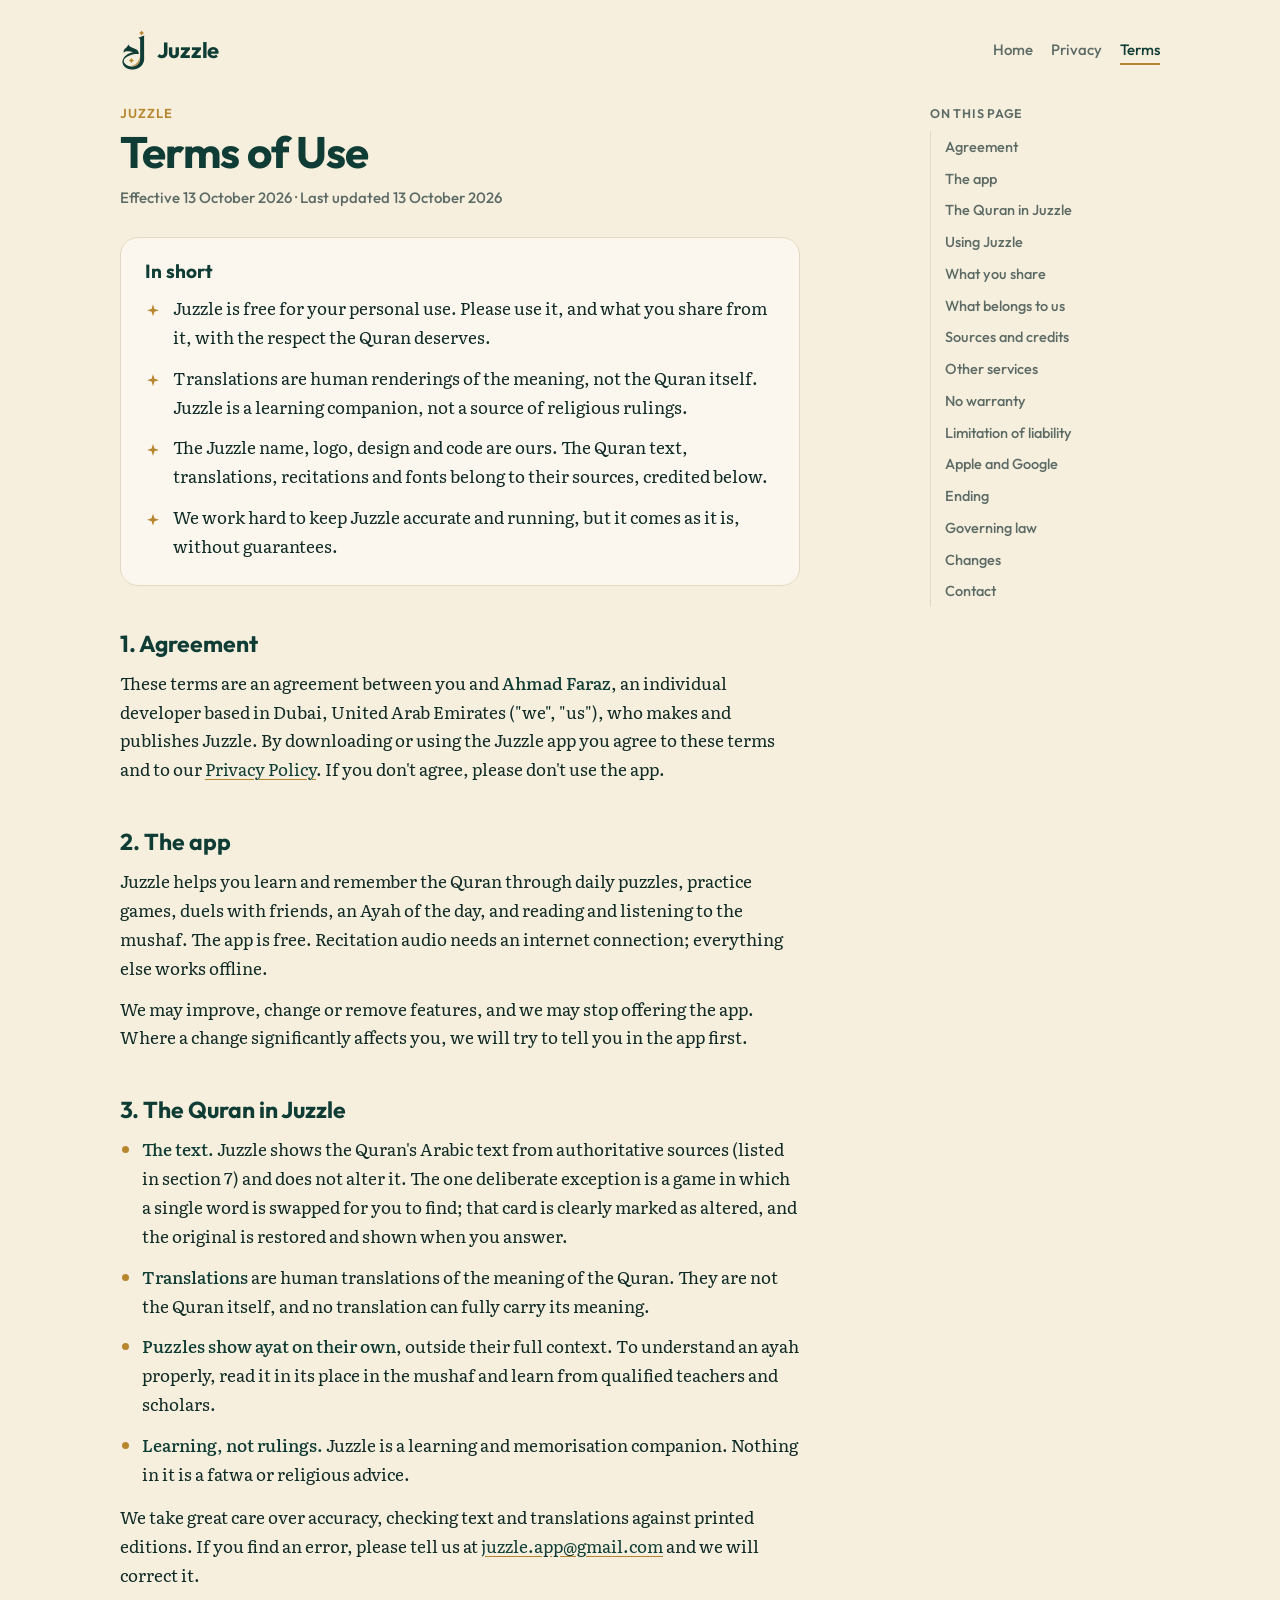
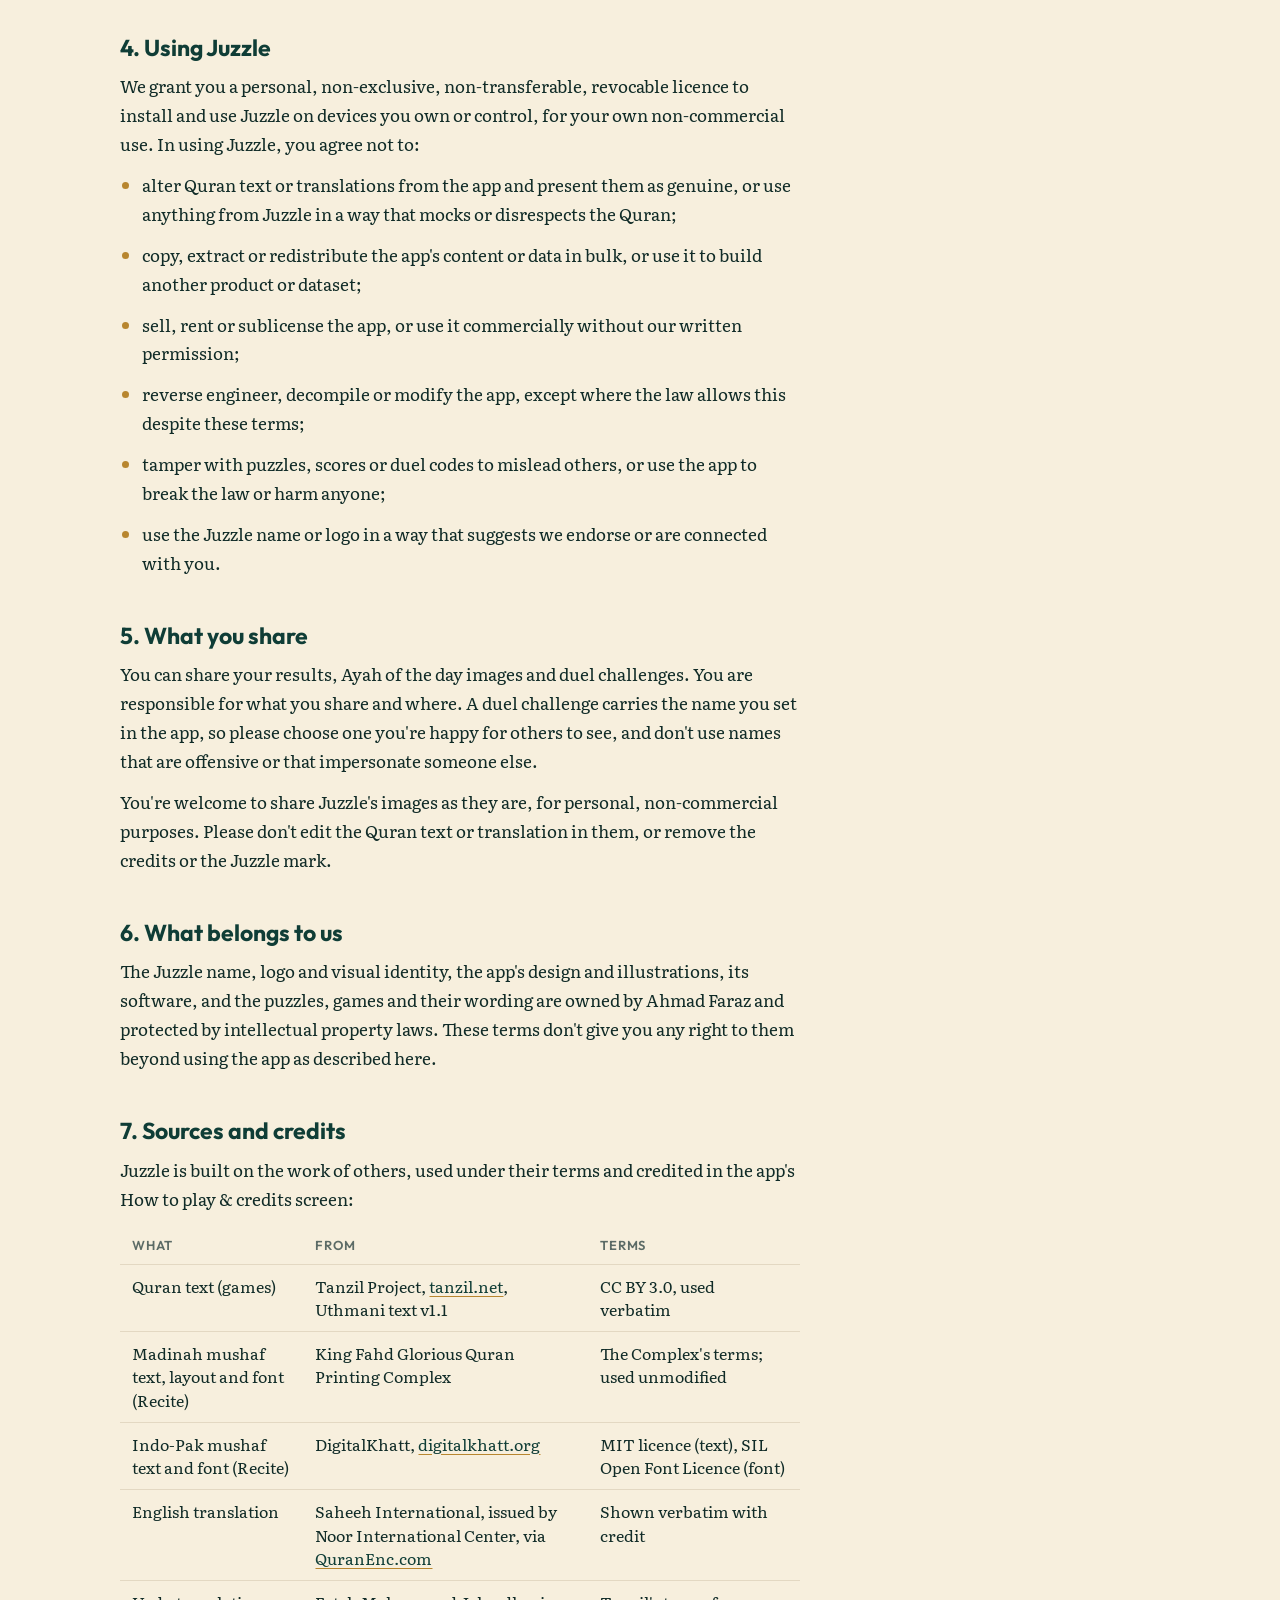
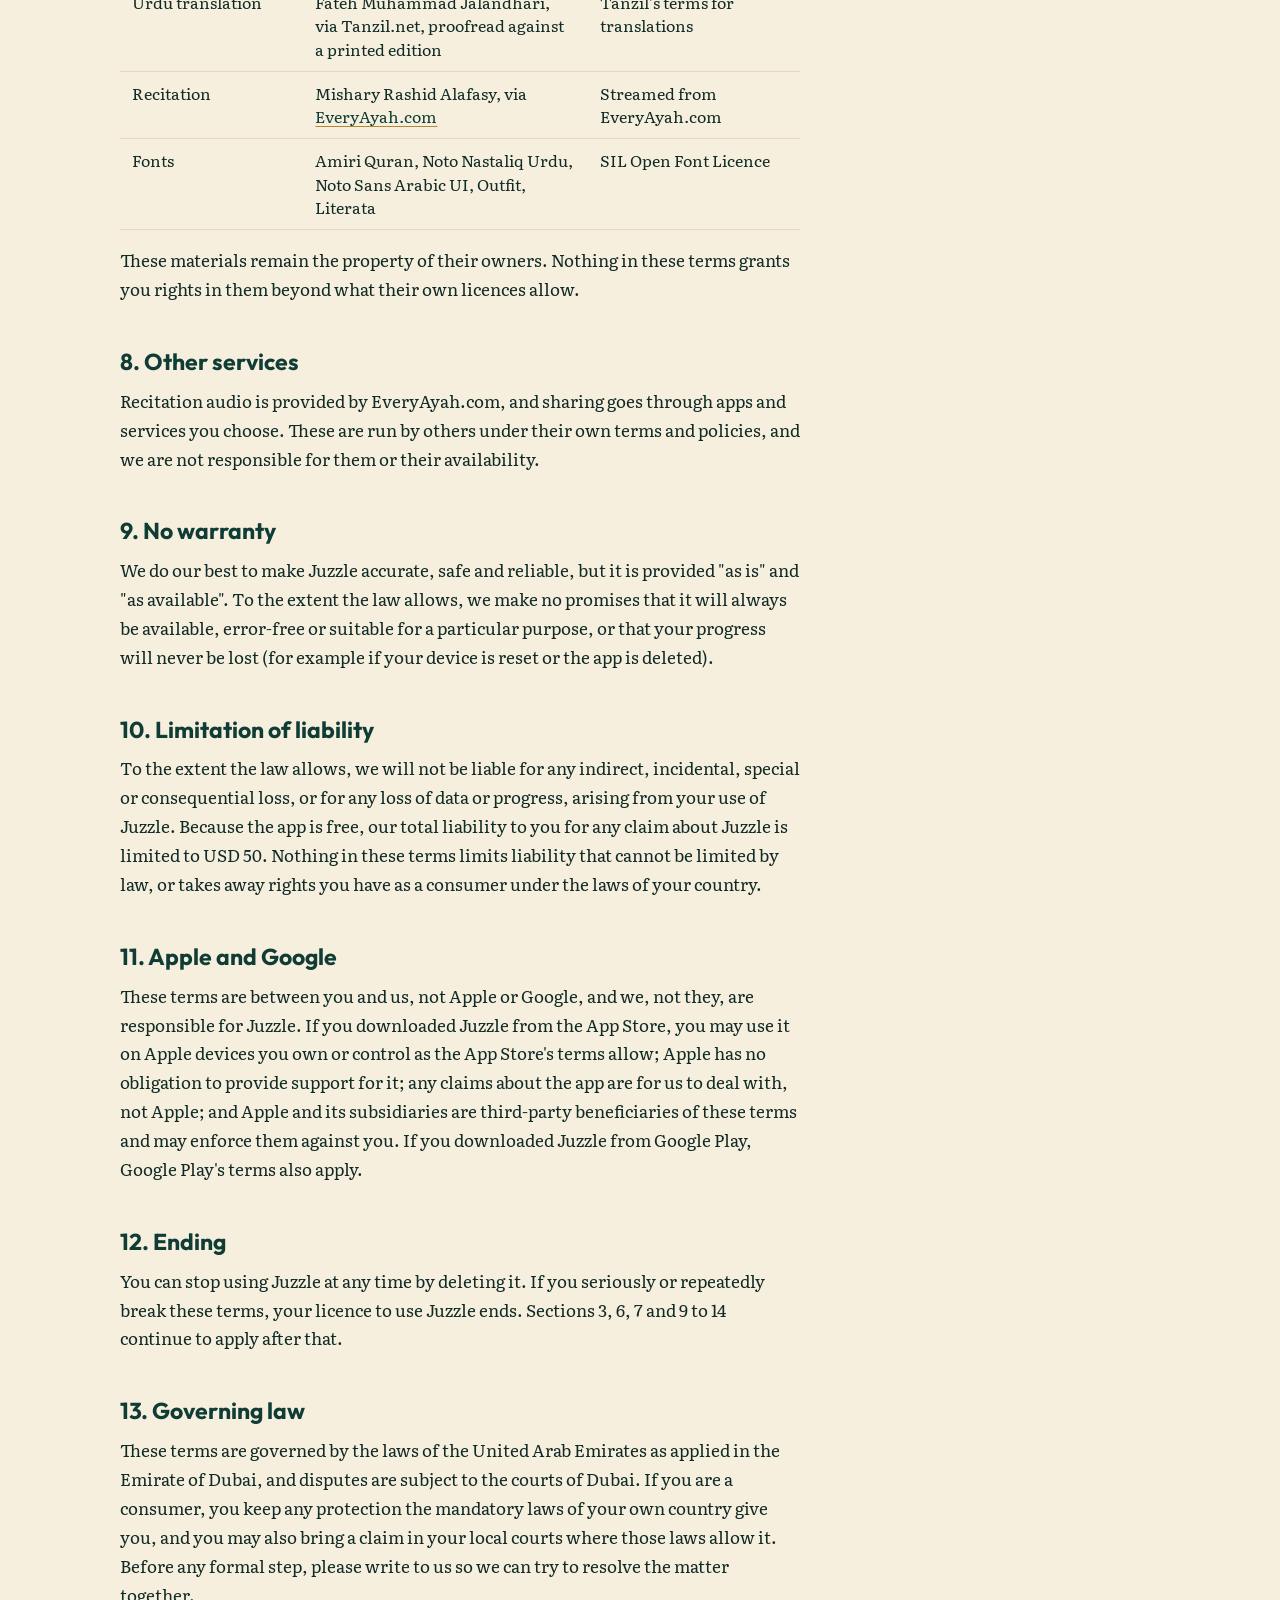
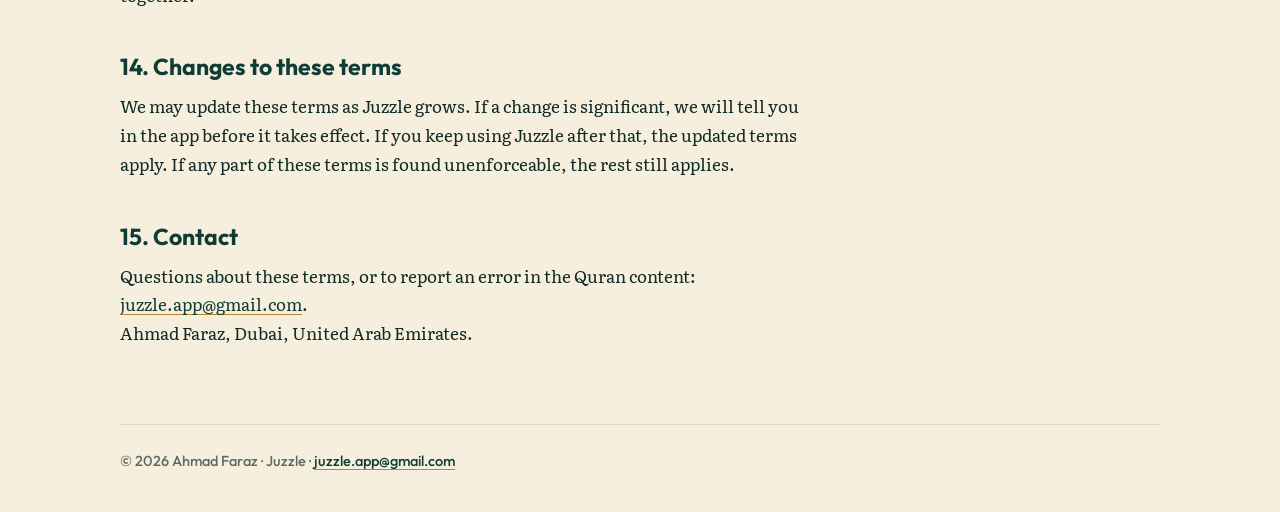
==== terms.html @ 0cc8b3ba "Juzzle privacy policy and terms of use" ====
<!doctype html>
<html lang="en">
<head>
<meta charset="utf-8">
<meta name="viewport" content="width=device-width, initial-scale=1, viewport-fit=cover">
<title>Terms of Use · Juzzle</title>
<meta name="description" content="The terms for using Juzzle, the daily Quran puzzle app.">
<link rel="stylesheet" href="style.css">
</head>
<body>
<header class="masthead">
  <a class="brand" href="index.html" aria-label="Juzzle"><svg aria-hidden="true" focusable="false" xmlns="http://www.w3.org/2000/svg" viewBox="0 0 433.75 714"><g transform="translate(-412 -136.25)"><path fill-rule="evenodd" class="ink" d="M804.5 258.5L804 258.25L803 258.25L802.75 258.5L799.25 259.5L798 260.25L796.75 260.5L793.75 262L793.25 262L791.25 263L790 263.25L788.25 264.25L787.75 264.25L786.25 265L784.25 265.5L783.75 266L782.5 266.25L781.25 267L780 267.25L777.5 268.5L776.25 268.75L775.5 269.25L774.25 269.5L773.5 270L771.5 270.5L770.25 271.25L769.75 271.25L768.25 272L767 272.25L765.25 273.25L764 273.5L762 274.5L758.5 275.5L757.75 276L756.5 276.25L755.75 276.75L755.25 276.75L753.25 277.75L752.5 277.75L751.75 278.25L750.5 278.5L749.25 279.25L748.75 279.25L746.75 280.25L744.75 280.75L744 281.25L742 281.75L741.25 282.25L740 282.5L739.25 283L738.75 283L738.5 283.25L736.5 283.75L735.75 284.25L733.75 284.75L733 285.25L731.75 285.5L730.5 286.25L730 286.25L728 287.25L726 287.75L725.25 288.25L724 288.5L722 289.5L720 290L719.25 290.5L717.75 290.75L717 291.25L715 291.75L713.75 292.5L713.25 292.5L713 292.75L709.5 293.75L709 294.25L708.75 294.25L708.25 295L708.25 295.75L708.5 296.25L709.75 297L710.5 297L712.25 297.75L713.25 297.75L713.5 298L714.25 298L714.5 298.25L715.75 298.5L716.5 299L717 299L718.5 299.75L719 299.75L722.25 301.5L724.5 303.25L726 304L727.25 305.25L727.5 305.25L731.25 309.5L731.25 309.75L732 310.5L732.25 311.25L732.75 311.75L733 312.5L734 313.75L734.5 314.75L734.5 315.25L736 318.25L736 319L736.25 319.25L736.25 320L736.5 320.25L736.5 321L736.75 321.25L736.75 322L737 322.25L737 323L737.25 323.25L737.5 325.5L737.75 325.75L737.75 327.25L738 327.5L738 329L738.25 329.25L738.25 330.75L738.5 331L738.5 333L738.75 333.25L738.75 336L739 336.25L739 614.5L738.75 614.75L738.75 636.25L738.5 636.5L738.5 639.5L738.25 639.75L738.25 642.25L738 642.5L738 644.75L737.75 645L737.5 649.75L737.25 650L737 653.25L736.75 653.5L736.75 654.25L736.5 654.5L736.25 657.25L736 657.5L736 658.5L735.75 658.75L735.5 660.75L735.25 661L735.25 661.75L735 662L735 663L734.75 663.25L734.5 664.75L734.25 665L734.25 665.75L733.5 667.5L733.5 668.25L733.25 668.5L733.25 669.25L733 669.5L732.5 672.25L731.75 673.75L731.5 675.25L731.25 675.5L730.25 679L729.75 679.75L729.5 681L728.25 683.5L728.25 684L727.5 685.25L727.5 685.75L726.5 687.5L726.5 688L725 690.75L725 691.25L723.5 694.25L723 694.75L721.5 698L721 698.5L720.75 699.25L719.5 701L718.25 703.5L717 705L716 706.75L715.25 707.5L715 708.25L712.75 711L712.25 712L711.25 713L710.75 714L707.75 717.25L707.25 718.25L705.5 720L705.5 720.25L700.25 725.5L700 725.5L695.5 730L695.25 730L692.75 732.25L692.5 732.25L689.25 735.25L688.5 735.5L687.5 736.5L687.25 736.5L685 738.25L683.5 739L680.75 741L677.5 742.75L676.25 743.75L672.75 745.5L672.25 746L671.25 746.25L670.25 747L669.25 747.5L668.75 747.5L667 748.5L666.5 748.5L664.75 749.5L663.5 749.75L662.25 750.5L660.5 751L659.25 751.75L658.75 751.75L656.75 752.75L654.75 753.25L653.25 754L651.75 754.25L651 754.75L650.25 754.75L650 755L649.25 755L648.25 755.5L645.5 756L644.5 756.5L643.5 756.5L643.25 756.75L641.75 757L641.5 757.25L640.25 757.25L640 757.5L638.5 757.75L638.25 758L635.5 758.25L635.25 758.5L632.75 758.75L632.5 759L631.25 759L631 759.25L628.75 759.25L628.5 759.5L627.5 759.5L627.25 759.75L626.25 759.75L626 760L623.5 760L623.25 760.25L619.75 760.25L619.5 760.5L616.25 760.5L616 760.75L613.5 760.75L613.25 761L599.75 761L599.5 760.75L595.5 760.75L595.25 760.5L592.5 760.5L592.25 760.25L590.25 760.25L590 760L584.75 759.75L584.5 759.5L583.5 759.5L583.25 759.25L579.5 759L579.25 758.75L575.75 758.5L575.5 758.25L574.25 758.25L574 758L573 758L572.75 757.75L571.5 757.75L571.25 757.5L570.5 757.5L569.5 757L568.5 757L568.25 756.75L567.5 756.75L567.25 756.5L566.25 756.5L565.25 756L562.75 755.75L561 755L558.75 754.75L557 754L556.25 754L555.25 753.5L554.5 753.5L553.75 753L552.25 752.75L551.5 752.25L549.75 752L547.75 751L546.25 750.75L545.5 750.25L545 750.25L543.5 749.5L542.25 749.25L541 748.5L540.5 748.5L539 747.75L538.5 747.75L533.25 745L532.75 745L527.75 742.5L527.25 742L525 741L523.25 739.75L520.75 738.5L518 736.5L516.75 736L516.25 735.5L513.75 734L513 733.25L512.75 733.25L512 732.5L511.75 732.5L511 731.75L510.75 731.75L510 731L509.75 731L509 730.25L507.75 729.5L505.25 727.25L504 726.5L494.5 717.25L494.5 717L492.75 715.25L492.75 715L491.25 713.5L490.5 712.25L489.25 711L489.25 710.75L487 708L487 707.75L484.5 704.25L483 701.25L482.5 700.75L479.75 695.25L479.75 694.75L478.75 693L478.5 691.75L477.75 690.5L477.25 688.5L476.75 687.75L476.75 687L476 685.25L476 684.5L475.75 684.25L475.75 683.5L475.5 683.25L475.5 682.25L475.25 682L475.25 681L475 680.75L475 680L474.75 679.75L474.75 677.5L474.5 677.25L474.5 675.25L474.25 675L474.25 673L474 672.75L474 670.5L474.25 670.25L474.25 667L474.5 666.75L474.5 664.25L474.75 664L474.75 662.5L475 662.25L475 661.5L475.25 661.25L475.25 660.5L475.5 660.25L475.75 658.25L476.25 657.25L476.25 656.25L476.5 656L477 654L477.5 653.25L477.75 652L478.5 650.75L478.5 650.25L479.25 649L479.25 648.5L480.25 646.5L480.75 646L481.25 644.75L481.75 644.25L482 643.5L483 642.25L483.25 641.5L483.75 641L484.25 640L485.25 639L486.75 636.5L487.75 635.5L487.75 635.25L489.5 633.25L489.5 633L491 631.5L491 631.25L498.75 623.5L499 623.5L500.75 621.75L501 621.75L502.25 620.5L502.5 620.5L505.5 617.75L505.75 617.75L507.75 616L508.75 615.5L510.75 613.75L511.75 613.25L513.5 611.75L514.25 611.5L517.5 609L518.25 608.75L519.5 607.75L520.25 607.5L521 606.75L522.25 606.25L524.5 604.5L527 603.25L527.5 602.75L528.75 602.25L529.25 601.75L530.5 601.25L531 600.75L534.25 599.25L534.75 598.75L536 598.25L536.5 597.75L539.25 596.5L539.75 596L544.75 593.5L545.25 593.5L548 592L548.5 592L551 590.5L551.5 590.5L552.75 589.75L553.25 589.75L558 587.25L558.5 587.25L559.75 586.5L560.25 586.5L561 586L562.75 585.5L564 584.75L564.5 584.75L566.5 583.75L567.75 583.5L569.5 582.5L570.75 582.25L572 581.5L573.25 581.25L574 580.75L575.75 580.25L577 579.5L579 579L579.75 578.5L580.5 578.5L580.75 578.25L584.25 577.25L585 576.75L587 576.25L587.75 575.75L589.75 575.25L590.5 574.75L591 574.75L591.25 574.5L591.75 574.5L592 574.25L592.5 574.25L594.25 573.5L595.75 573.25L596.5 572.75L597.25 572.75L598.25 572.25L599 572.25L599.75 571.75L601.25 571.5L601.5 571.25L602 571.25L603.75 570.5L605.5 570.25L607 569.5L609 569.25L610.5 568.5L612.5 568.25L614.25 567.5L615.25 567.5L616.25 567L617 567L617.25 566.75L618.75 566.5L619 566.25L620 566.25L621.75 565.5L622.5 565.5L622.75 565.25L623.5 565.25L623.75 565L624.5 565L624.75 564.75L625.5 564.75L625.75 564.5L628.25 564.25L630 563.5L631.5 563.5L632.5 563L633.5 563L633.75 562.75L634.5 562.75L634.75 562.5L636.25 562.5L636.5 562.25L637.25 562.25L638.25 561.75L639.5 561.75L639.75 561.5L640.5 561.5L640.75 561.25L642 561.25L642.25 561L643 561L643.25 560.75L644.5 560.75L644.75 560.5L647.5 560.25L648.5 559.75L650.25 559.75L650.5 559.5L651.75 559.5L652 559.25L653.25 559.25L653.5 559L654.75 559L655 558.75L656.25 558.75L656.5 558.5L660.75 558.25L661 558L664 557.75L664.25 557.5L666.25 557.5L666.5 557.25L669.25 557.25L669.5 557L672.25 557L672.5 556.75L675.25 556.75L675.5 556.5L681.75 556.5L682 556.25L690.5 556.25L690.75 556.5L695.5 556.5L695.75 556.75L699 556.75L699.25 557L701.25 557L701.5 557.25L706.25 557.5L706.5 557.75L707.75 557.75L708 558L709.25 558L709.5 558.25L712.25 558.5L712.5 558.75L713.25 558.75L714.25 559.25L716 559.25L716.5 559L717 558.5L717 558L717.25 557.75L717.25 554L717 553.75L716.75 547.5L716.5 547.25L716.5 546L716.25 545.75L716.25 544L716 543.75L715.75 540.5L715.5 540.25L715.5 539.5L715.25 539.25L715 536.75L714.75 536.5L714.75 535.75L714.5 535.5L714.5 534.5L714.25 534.25L714.25 533.5L714 533.25L714 532.5L713.75 532.25L713.75 531.5L713.5 531.25L713 528.5L712.75 528.25L711.75 524.75L711.25 524L710.75 522.25L710 521L710 520.5L705.75 512L705 511.25L703.75 508.75L702.25 507L701.25 505.25L700.25 504.25L700.25 504L699.25 503L699.25 502.75L698.25 501.75L698.25 501.5L696.75 500L696.75 499.75L690.25 493.25L690 493.25L689 492.25L688.75 492.25L687.5 491L684.75 489.25L683.75 488.25L683.5 488.25L682.25 487.25L681.5 487L679.75 485.5L678.5 485L677.25 484L674.75 482.75L674.25 482.25L673 481.75L672.5 481.25L663 476.5L661.75 476.25L660.25 475.25L659 475L655.5 473.25L655 473.25L653.25 472.25L652.75 472.25L650.75 471.25L650.25 471.25L648.5 470.25L648 470.25L647.25 469.75L646.75 469.75L646 469.25L645.5 469.25L643.5 468.25L642.25 468L641.5 467.5L639.5 467L638.75 466.5L636.75 466L636 465.5L635.5 465.5L634.75 465L634.25 465L633.5 464.5L633 464.5L631 463.5L630.5 463.5L629 462.75L627.75 462.5L625.25 461.25L624.75 461.25L623.25 460.5L622 460.25L620.75 459.5L619.5 459.25L617.5 458.25L616.75 458.25L615 457.25L614.5 457.25L612.5 456.25L612 456.25L610.25 455.25L609.75 455.25L608 454.25L607.5 454.25L603.75 452.25L602.5 452L599.75 450.5L599.25 450.5L596.5 449L596 449L592 447L591.5 446.5L589.25 445.5L587.5 444.25L585.75 443.5L584 442.25L581.5 441L579.25 439.25L578.5 439L577.75 438.25L576.75 437.75L576 437L574.25 436L572.25 434.25L571.5 434L568.75 431.5L567.5 430.75L561 424.25L561 424L556 418.25L556 418L555.25 417.25L555 416.5L553.25 414.25L553 413.5L551.5 411.5L550.25 409L550.25 408.5L549.25 407L549.25 406.5L548.25 404.75L548.25 404.25L546.75 402.5L545.75 402.5L545 403.5L545 404L544.75 404.25L544.75 404.75L544 406.5L543.75 408.5L543.25 409.25L543 410.75L542.25 412.25L541.75 414.25L541.25 415L541.25 415.5L540.75 416.25L540.25 418L539.5 419.25L539 421L537.25 424.5L536.75 425L536.25 426.25L535.25 427.5L535 428.25L534 429.5L533.5 430.75L533 431.25L532 433L531.25 433.75L530.5 435.25L529.75 436L529.75 436.25L529 437L529 437.25L528.25 438L527.5 439.25L526.5 440.25L525.75 441.5L523 444.25L523 444.5L520.5 447L520.5 447.25L519.5 448.25L519.25 448.25L516 451.75L515.75 451.75L511.75 455.75L511.5 455.75L510 457.25L509.75 457.25L508.5 458.5L508.25 458.5L506.25 460.5L506 460.5L502.25 464L502 464L500.25 465.75L500 465.75L498.25 467.5L498 467.5L496.25 469.25L496 469.25L487.5 477.75L487.5 478L485.25 480.5L485.25 480.75L483 483.5L481.5 486L480.75 486.75L480.5 487.5L480 488L479.75 488.75L478.5 490.5L478 491.75L477.5 492.25L476.25 494.75L476.25 495.25L475.5 496.5L475.5 497L474.75 498.25L474.75 498.75L474.5 499L474.5 499.5L474.25 499.75L474.25 500.25L474 500.5L474 501L473.25 502.75L473.25 503.5L472.75 504.5L472.75 505.25L472.5 505.5L472.5 506.25L472.25 506.5L472.25 507.25L472 507.5L472 508.5L471.75 508.75L471.5 511L471.25 511.25L471.25 513.75L471 514L471 515.25L470.75 515.5L470.75 523L471 523.25L471 525.25L471.25 525.5L471.25 527.25L471.5 527.5L471.5 529.75L471.75 530L471.75 530.75L472 531L472 531.75L472.25 532L472.25 533.25L472.5 533.5L472.5 534.5L473 535.5L473.25 537.25L473.75 538.25L474.25 538.5L475 538.5L475.75 537.75L477.25 534.75L477.75 534.25L478.25 533L479 532.25L479.25 531.5L480 530.75L480.75 529.5L485.75 524.5L486 524.5L486.75 523.75L487 523.75L490.25 521.25L496.75 518L497.25 518L498 517.5L498.5 517.5L498.75 517.25L499.25 517.25L499.5 517L500 517L500.25 516.75L500.75 516.75L502.5 516L503.25 516L504.25 515.5L506 515.25L507 514.75L508 514.75L508.25 514.5L509 514.5L509.25 514.25L511.5 514L511.75 513.75L515.75 513.5L516 513.25L518.5 513.25L518.75 513L523 513L523.25 512.75L530 512.75L530.25 512.5L532 512.5L532.25 512.75L538.5 512.75L538.75 513L543.75 513L544 513.25L547.5 513.25L547.75 513.5L549.75 513.5L550 513.75L552.25 513.75L552.5 514L554.5 514L554.75 514.25L556.75 514.25L557 514.5L559 514.5L559.25 514.75L563.25 515L563.5 515.25L565 515.25L565.25 515.5L566.5 515.5L566.75 515.75L568.25 515.75L568.5 516L570.25 516L570.5 516.25L573.25 516.5L573.5 516.75L574.5 516.75L574.75 517L575.75 517L576 517.25L577.25 517.25L577.5 517.5L578.5 517.5L578.75 517.75L580.25 517.75L580.5 518L583 518.25L583.25 518.5L584 518.5L584.25 518.75L585.75 518.75L586 519L586.75 519L587 519.25L588.25 519.25L588.5 519.5L589.5 519.5L589.75 519.75L591.25 519.75L591.5 520L593.5 520.25L593.75 520.5L594.5 520.5L594.75 520.75L596 520.75L596.25 521L597.25 521L597.5 521.25L598.25 521.25L598.5 521.5L599.5 521.5L599.75 521.75L602 522L602.25 522.25L603 522.25L603.25 522.5L604 522.5L604.25 522.75L605.25 522.75L605.5 523L606.25 523L606.5 523.25L607.5 523.25L607.75 523.5L610 523.75L611 524.25L612.25 524.25L612.5 524.5L613.25 524.5L614.25 525L615.25 525L616.25 525.5L617.25 525.5L617.5 525.75L618.25 525.75L618.5 526L620 526.25L620.25 526.5L621.25 526.5L621.5 526.75L622.25 526.75L622.5 527L623.75 527L624 527.25L624.75 527.25L625.75 528L625.75 528.5L625 529.25L621.75 529.5L621.5 529.75L620.75 529.75L620.5 530L619.5 530L619.25 530.25L618.25 530.25L618 530.5L616.75 530.5L616.5 530.75L614.25 531L614 531.25L612 531.5L611.75 531.75L611 531.75L610.75 532L608.5 532.25L608.25 532.5L607.75 532.5L606.75 533L606 533L605 533.5L604.25 533.5L604 533.75L602.25 534L601.25 534.5L600.25 534.5L599.25 535L598.5 535L596.75 535.75L596 535.75L595.75 536L595.25 536L595 536.25L594.5 536.25L594.25 536.5L593.75 536.5L593.5 536.75L593 536.75L591.25 537.5L590.5 537.5L590.25 537.75L589.75 537.75L589.5 538L586 539L585.25 539.5L584.75 539.5L583.75 540L583 540L582.25 540.5L578.75 541.5L578 542L576.75 542.25L575.5 543L575 543L573 544L572.5 544L571 544.75L570.5 544.75L568 546L566.75 546.25L561.75 548.75L560 549.25L559.5 549.75L558.5 550.25L558 550.25L544 557.25L542.25 558.5L540 559.5L539.5 560L538.75 560.25L537 561.5L534 563L530 565.75L528.75 566.25L528.25 566.75L527.5 567L527 567.5L523.75 569.5L523 570.25L520.25 572L518.5 573.5L517.5 574L516.75 574.75L515.5 575.5L514.25 576.75L513.25 577.25L512 578.5L511.75 578.5L511 579.25L510.75 579.25L510 580L508.75 580.75L504 585L503.75 585L502.5 586.25L502.25 586.25L492.75 595.5L492.75 595.75L489.25 599.25L489.25 599.5L485.25 603.75L485.25 604L482.25 607.5L481.5 608.75L480.5 609.75L479.25 611.75L477.25 614L476.25 615.75L475.5 616.5L475.25 617.25L474.5 618L474.25 618.75L473.5 619.5L473.25 620.25L472.25 621.5L472 622.25L471.25 623L471 623.75L469.75 625.5L469 627.25L468.5 627.75L467.5 629.75L467 630.25L465.25 634L464.75 634.5L462 640L462 640.5L461.25 641.75L461.25 642.25L460.25 644L460.25 644.5L459.5 646L459 648L458.5 648.75L458.5 649.5L458.25 649.75L458 651L457.5 651.75L457.5 652.25L457 653.25L457 654L456.25 655.5L456 657.5L455.25 659.25L455.25 660.25L455 660.5L455 661.25L454.5 662.25L454.25 664.25L454 664.5L454 665.75L453.75 666L453.75 666.5L453.5 666.75L453.5 667.75L453.25 668L453 673L452.75 673.25L452.75 674.25L452.5 674.5L452.5 677L452.25 677.25L452.25 683.5L452 683.75L452 687.25L452.25 687.5L452.25 691.75L452.5 692L452.5 693.75L452.75 694L452.75 695.5L453 695.75L453.25 700.25L453.5 700.5L453.75 703L454 703.25L454.25 705.25L454.5 705.5L454.5 706.75L455.25 708.5L455.25 709.75L455.5 710L455.5 710.75L456.25 712.5L456.25 713.5L456.5 713.75L456.5 714.25L457.25 716L457.25 716.75L458 718.25L458.25 719.75L459.25 721.75L459.25 722.25L460 723.75L460 724.25L460.5 725L460.5 725.5L461.25 726.75L461.25 727.25L462.75 730L462.75 730.5L465.5 736L466 736.5L467.25 739L468 739.75L468.5 741L469.25 741.75L470.5 744.25L471 744.75L472.5 747.25L473.25 748L473.25 748.25L474 749L474.5 750L475.5 751L476.25 752.25L478.5 754.75L478.5 755L480.25 756.75L480.25 757L482 758.75L482 759L485.5 762.5L485.5 762.75L486 763.25L486.25 763.25L493.5 770.25L493.75 770.25L495 771.5L495.25 771.5L501.25 776.5L502.25 777L504.75 779L506.25 779.75L508.5 781.5L509.25 781.75L510 782.5L510.75 782.75L512.5 784L513.75 784.5L516.25 786.25L518 787L519.75 788.25L521 788.75L521.5 789.25L526.5 791.75L527 791.75L531.25 794L533 794.5L534.25 795.25L534.75 795.25L536.75 796.25L538 796.5L539.25 797.25L541.25 797.75L542 798.25L544 798.75L544.75 799.25L545.5 799.25L545.75 799.5L547 799.75L548.5 800.5L549.5 800.5L551.75 801.5L553.5 801.75L555 802.5L556 802.5L556.25 802.75L557 802.75L557.75 803.25L559.75 803.5L560 803.75L561 803.75L561.25 804L562 804L563 804.5L564 804.5L564.25 804.75L565 804.75L566 805.25L567 805.25L567.25 805.5L569.5 805.75L569.75 806L570.25 806L570.5 806.25L571.5 806.25L571.75 806.5L575 806.75L576 807.25L579 807.5L579.25 807.75L581 807.75L581.25 808L584 808.25L584.25 808.5L590 808.75L590.25 809L591.75 809L592 809.25L595 809.25L595.25 809.5L599.25 809.5L599.5 809.75L604.5 809.75L604.75 810L619 810L619.25 809.75L625.5 809.75L625.75 809.5L633.25 809.25L633.5 809L635.25 809L635.5 808.75L640.5 808.5L640.75 808.25L642.5 808.25L642.75 808L645.75 807.75L646 807.5L648 807.5L648.25 807.25L649.5 807.25L649.75 807L650.5 807L650.75 806.75L653.25 806.5L653.5 806.25L654.5 806.25L654.75 806L655.5 806L655.75 805.75L656.75 805.75L657 805.5L659.25 805.25L659.5 805L660.25 805L660.5 804.75L661.25 804.75L661.5 804.5L663.75 804.25L664 804L665.5 803.75L665.75 803.5L667 803.5L667.25 803.25L668 803.25L668.75 802.75L669.5 802.75L669.75 802.5L671.75 802.25L672.5 801.75L673.25 801.75L673.5 801.5L675 801.25L675.75 800.75L677.5 800.5L679 799.75L680.5 799.5L682 798.75L682.5 798.75L682.75 798.5L684 798.25L684.75 797.75L686 797.5L686.75 797L688 796.75L690 795.75L691.25 795.5L692 795L692.5 795L693.25 794.5L693.75 794.5L694.5 794L696.25 793.5L698 792.5L698.5 792.5L700.25 791.5L700.75 791.5L703 790.25L703.5 790.25L704 789.75L711.75 786L712.25 785.5L715.25 784L717 782.75L720 781.25L720.75 780.5L722 780L723.75 778.75L725 778.25L725.75 777.5L727.25 776.75L730.25 774.5L731 774.25L732 773.25L733 772.75L734 771.75L735 771.25L735.75 770.5L736 770.5L736.75 769.75L737 769.75L737.75 769L738 769L738.75 768.25L740 767.5L744.75 763.25L745 763.25L746.75 761.5L747 761.5L749 759.5L749.25 759.5L753.75 755L754 755L758 751L758 750.75L760.75 748L760.75 747.75L765 743L765 742.75L766 741.75L766 741.5L768.25 739L768.25 738.75L769 738L769.75 736.75L770.75 735.75L770.75 735.5L773.25 732.25L773.5 731.5L774.25 730.75L775.75 728.25L776.5 727.5L776.75 726.75L778.5 724.5L780 721.5L780.5 721L780.75 720.25L781.5 719.5L782.25 717.75L782.75 717.25L783.25 716L783.75 715.5L784.25 714.25L784.75 713.75L785.75 711.75L785.75 711.25L786.75 709.75L786.75 709.25L787.5 708L787.5 707.5L789 704.75L789 704.25L790.5 701.5L790.5 701L791.5 699.25L791.75 698L793 695.5L793.75 692.5L794.25 691.75L794.75 689.75L795.5 688.25L795.75 686.75L796.5 685.25L796.75 683.5L797.25 682.75L797.5 681L798.25 679.25L798.75 676.5L799.25 675.5L799.5 673.5L799.75 673.25L799.75 672.5L800.25 671.5L800.5 668.75L800.75 668.5L800.75 667.5L801 667.25L801 666.5L801.25 666.25L801.25 665L801.5 664.75L801.5 663.5L801.75 663.25L801.75 661.75L802 661.5L802.25 658.75L802.5 658.5L802.75 653.75L803 653.5L803.25 649.25L803.5 649L803.5 643.75L803.75 643.5L803.75 639.5L804 639.25L804 636.75L804.25 636.5L804.25 621L804 620.75L804 615.75L803.75 615.5L803.75 591.75L803.5 591.5L803.5 455.75L803.25 455.5L803.25 316.75L803 316.5L803 308.25L803.25 308L803.25 288.5L803.5 288.25L803.5 282L803.75 281.75L803.75 277.75L804 277.5L804 275.75L804.25 275.5L804.25 272.5L804.5 272.25L804.75 265.25L805 265L805 263L805.25 262.75L805.25 261.25L805.5 261L805.25 259.5Z"/><path fill-rule="evenodd" class="gold" d="M596.5 622.75L595.75 624.25L595.25 624.75L594.5 626.5L594 627L593.25 628.75L592.75 629.25L592.5 630.25L592 630.75L591.75 631.5L591 632.25L590 634.25L589.25 635L588.75 636L587.5 637.25L587.25 638L586.5 638.75L586.5 639L585 640.5L585 640.75L584 641.75L583.5 642.75L581.75 644.5L581.75 644.75L577 649.5L576.75 649.5L575.25 651.25L575 651.25L574 652.25L573 652.75L571.75 654L571.5 654L569.75 655.5L569 655.75L568.5 656.25L566.75 657.25L563.5 659.75L561.75 660.5L560 661.75L557.75 662.75L557.25 663.25L556.25 663.75L556 664.75L556.25 665.25L556.5 665.25L557 665.75L564 669.25L564.5 669.75L567.75 671.75L571.5 674.75L572.25 675L573.5 676.25L573.75 676.25L575 677.5L575.25 677.5L582.5 684.75L582.5 685L584 686.5L584 686.75L585.5 688.25L586.25 689.5L587.25 690.5L587.5 691.25L588.75 692.75L589 693.5L590.5 695.25L591 696.5L591.5 697L591.75 697.75L593 699.5L596 705.5L596.5 706L596.5 706.25L597.5 706.25L598.25 705.25L599.75 702L600.25 701.5L602.25 697.5L602.75 697L603 696.25L604.5 694.25L604.75 693.5L605.25 693L606.25 691.25L607.25 690.25L607.5 689.5L609 687.75L609 687.5L615.25 681L615.25 680.75L621 675.5L621.25 675.5L624.75 672.5L625 672.5L627 671L628.25 670.5L628.75 670L630 669.5L630.5 669L632.5 668L633.75 667L636.5 665.75L637 665.25L637.25 665.25L638 664.5L637.75 663.75L637.5 663.75L636.25 662.75L631.75 660.5L628.5 658.25L627 657.5L626.25 656.75L624.25 655.75L621.25 653L621 653L618.75 651L618.5 651L615.5 648L615.25 648L610.75 643L610.75 642.75L609.75 641.75L609.75 641.5L607.75 639.5L607.25 638.5L606.5 637.75L606 636.75L604.25 634.5L604 633.75L602.75 632L602 630.25L601.5 629.75L601 628.5L600.25 627.75L598.75 624.5L598.25 624L597.5 622.75ZM732.5 593.75L732.25 593.75L732 594.25L732 595L731.75 595.25L731.75 596.75L731.5 597L731.5 599.25L731.25 599.5L731.25 602.25L731 602.5L731 604.25L730.75 604.5L730.75 606.5L730.5 606.75L730.25 610L730 610.25L729.75 612.25L729.5 612.5L729.25 615.5L728.75 616.5L728.75 618.25L728.5 618.5L728.25 620.5L728 620.75L728 621.75L727.75 622L727.75 623.25L727.25 624.25L727.25 625L726.75 626L726.25 628.75L725.75 629.5L725.5 631.25L725 632.25L724.75 633.75L724.25 634.5L724 636.25L723.75 636.5L723 639.25L722.5 640L722.5 640.5L722.25 640.75L722.25 641.25L722 641.5L721 645L720.5 645.75L720 647.75L719.5 648.5L719 650.25L718.25 651.5L718.25 652L717.75 652.75L717.75 653.25L717.25 654L716.75 655.75L715.75 657.5L715.5 658.75L713.75 662.25L713.25 662.75L713 663.75L711.25 667.25L710.75 667.75L709 671.5L708 672.75L707.25 674.5L706.75 675L705.75 677L704.5 678.5L703.75 680.25L702.75 681.5L702.5 682.25L700.25 685.5L700 686.25L699.25 687L698.5 688.25L697.25 689.5L697 690.25L696.25 691L694.5 693.75L693.25 695L693.25 695.25L691 697.75L691 698L689 700L689 700.25L687 702.5L687 702.75L680 709.75L680 710L674.25 715.5L673.25 716L671.75 717.5L671.5 717.5L670 719L669 719.5L665.75 722.5L664.75 723L663.25 724.25L662.5 724.5L661.5 725.5L661.25 725.5L660.25 726.5L659.5 726.75L658.75 727.5L657.5 728L657 728.5L656.25 728.75L655.75 729.25L654.75 729.75L654 730.5L652.75 731L650.25 732.75L648 733.75L647.5 734.25L635.25 740.25L634.75 740.25L633.5 741L633 741L631 742L630.5 742L629 742.75L628.5 742.75L627.25 743.5L626.75 743.5L625.25 744.25L624.5 744.25L623.5 744.75L622.75 744.75L621 745.5L620.25 745.5L620 745.75L619.25 745.75L617.5 746.5L616.75 746.5L615 747.25L614 747.25L613.75 747.5L612.25 747.75L611.25 748.25L609.25 748.5L609 748.75L607.75 748.75L607.5 749L606.5 749L606.25 749.25L605.25 749.25L605 749.5L603.25 749.5L603 749.75L599.75 750L599.5 750.25L598 750.25L597.75 750.5L596 750.5L595.75 750.75L593.5 750.75L593.25 751L591.25 751L591 751.25L588.75 751.25L588.5 751.5L578.75 751.5L578.5 751.25L575.25 751.25L574.75 751.5L574.75 751.75L576.5 752.5L577.25 752.5L577.5 752.75L579.5 752.75L579.75 753L581.75 753L582 753.25L585.75 753.5L586 753.75L587 753.75L587.25 754L589 754L589.25 754.25L595 754.5L595.25 754.75L597.75 754.75L598 755L606 755L606.25 755.25L611.5 755.25L611.75 755L616.25 755L616.5 754.75L623.25 754.5L623.5 754.25L625.25 754.25L625.5 754L627 754L627.25 753.75L630.25 753.5L630.5 753.25L632.5 753.25L632.75 753L633.75 753L634 752.75L635 752.75L635.25 752.5L636.25 752.5L636.5 752.25L638.75 752L639 751.75L639.75 751.75L640.75 751.25L641.5 751.25L641.75 751L644.5 750.5L646.25 749.75L647 749.75L648.75 749L649.5 749L651 748.25L651.75 748.25L652 748L653.25 747.75L654 747.25L655.5 747L659 745.25L659.5 745.25L661.75 744L663.5 743.5L668.75 740.75L669.25 740.75L670.25 740.25L670.75 739.75L672 739.25L673.25 738.25L675 737.5L676.75 736.25L678 735.75L681.5 733L682.25 732.75L683 732L684 731.5L685 730.5L686 730L689.75 726.75L690 726.75L693.5 723.5L693.75 723.5L699.25 718L699.25 717.75L700.75 716.5L700.75 716.25L703 714L703 713.75L704 712.75L704 712.5L706.25 710L706.75 709L708.5 707L709.25 705.5L710.5 704.25L711.25 702.75L712 702L713 699.75L713.75 699L714.25 697.75L716 695.25L717 693L717.5 692.5L717.75 691.75L719 690L719.5 689L719.5 688.5L721.75 684L721.75 683.5L722.5 682.25L723 680.5L723.5 679.75L723.5 679L724.5 677L724.5 676.5L725 675.5L725 674.75L725.5 674L726 672L726.5 671.25L726.5 670.5L727 669.75L727.25 668L728 666.25L728 665.5L728.25 665.25L728.25 664.5L728.5 664.25L728.5 663.5L728.75 663.25L728.75 662.5L729 662.25L729 661.5L729.25 661.25L729.25 660.25L729.5 660L729.5 659L729.75 658.75L730 656.5L730.25 656.25L730.25 655.5L730.5 655.25L730.5 653.75L730.75 653.5L731 650.75L731.25 650.5L731.25 648.75L731.5 648.5L731.5 647.75L731.75 647.5L731.75 645.75L732 645.5L732 643.75L732.25 643.5L732.25 640L732.5 639.75L732.5 636L732.75 635.75L732.75 633.5L733 633.25L733 613.75L732.75 613.5L732.75 602.75L733 602.5L733 598.25L732.75 598L732.75 594.25ZM762 176.25L761.5 176.75L759.5 181L759 181.5L757.75 184.25L756.75 185.5L756 187.25L754.75 188.75L753.25 191.25L752 192.5L751.5 193.5L748 197.25L748 197.5L742 203.5L741.75 203.5L739.5 205.75L739.25 205.75L737 207.75L736.25 208L734.25 209.75L733.5 210L732.75 210.75L732.5 210.75L731.25 211.75L730.5 212L729.75 212.75L726.25 214.5L725.75 215L724.75 215.25L723.25 216L722.5 216.75L722.5 217.5L723.75 218.5L728.25 220.75L728.75 221.25L730.5 222L732.5 223.5L734.25 224.25L737 226.75L738 227.25L740.5 229.75L740.75 229.75L742 231L742.25 231L744.75 233.5L745.25 233.75L745.25 234L750.75 239.75L750.75 240L752 241.5L752.25 242.25L753.5 243.5L753.75 244.25L754.75 245.25L754.75 245.5L756.75 248.25L757 249L757.5 249.5L758.75 252L759.25 252.5L759.75 253.5L759.75 254L761.25 256.75L761.5 257.75L762.25 258.5L762.75 258.5L763.25 258L764 256L764.5 255.5L765.75 252.75L766.25 252.25L767.75 249.25L768.75 248L769 247.25L769.5 246.75L770.5 245L771.25 244.25L772 242.75L772.75 242L773.5 240.75L776 238.25L776 238L778.25 235.75L778.25 235.5L784.75 229.25L785 229.25L790.75 224.75L791.5 224.5L792.25 223.75L793 223.5L794.5 222.25L795.25 222L796.5 221L799.25 219.75L801 218.5L802.25 218L802.75 217.5L802.75 216.75L802 216L798.75 214.5L798.25 214L796.5 213.25L796 212.75L795.25 212.5L794.75 212L791.5 210.25L790.5 209.25L789.5 208.75L788.25 207.5L788 207.5L786 205.75L784.75 205L780.75 201.25L780.5 201.25L778.5 199.25L778.5 199L777.25 197.75L777.25 197.5L774.75 195L774.75 194.75L771 190.25L770.75 189.5L768.25 186L767.75 184.75L767.25 184.25L766.5 182.75L766 182.25L765.75 181.5L765.25 181L763.5 177L762.75 176.25Z"/></g></svg><span>Juzzle</span></a>
  <nav aria-label="Pages"><a href="index.html">Home</a><a href="privacy.html">Privacy</a><a href="terms.html" aria-current="page">Terms</a></nav>
</header>
<main class="page">
<article>
  <p class="eyebrow">Juzzle</p>
  <h1>Terms of Use</h1>
  <p class="dates">Effective 13 October 2026 · Last updated 13 October 2026</p>

  <section class="summary" aria-label="In short">
    <h2>In short</h2>
    <ul>
      <li>Juzzle is free for your personal use. Please use it, and what you share from it, with the respect the Quran deserves.</li>
      <li>Translations are human renderings of the meaning, not the Quran itself. Juzzle is a learning companion, not a source of religious rulings.</li>
      <li>The Juzzle name, logo, design and code are ours. The Quran text, translations, recitations and fonts belong to their sources, credited below.</li>
      <li>We work hard to keep Juzzle accurate and running, but it comes as it is, without guarantees.</li>
    </ul>
  </section>

  <h2 id="agreement">1. Agreement</h2>
  <p>These terms are an agreement between you and <strong>Ahmad Faraz</strong>, an individual developer based in Dubai, United Arab Emirates ("we", "us"), who makes and publishes Juzzle. By downloading or using the Juzzle app you agree to these terms and to our <a href="privacy.html">Privacy Policy</a>. If you don't agree, please don't use the app.</p>

  <h2 id="app">2. The app</h2>
  <p>Juzzle helps you learn and remember the Quran through daily puzzles, practice games, duels with friends, an Ayah of the day, and reading and listening to the mushaf. The app is free. Recitation audio needs an internet connection; everything else works offline.</p>
  <p>We may improve, change or remove features, and we may stop offering the app. Where a change significantly affects you, we will try to tell you in the app first.</p>

  <h2 id="quran">3. The Quran in Juzzle</h2>
  <ul>
    <li><strong>The text.</strong> Juzzle shows the Quran's Arabic text from authoritative sources (listed in section 7) and does not alter it. The one deliberate exception is a game in which a single word is swapped for you to find; that card is clearly marked as altered, and the original is restored and shown when you answer.</li>
    <li><strong>Translations</strong> are human translations of the meaning of the Quran. They are not the Quran itself, and no translation can fully carry its meaning.</li>
    <li><strong>Puzzles show ayat on their own</strong>, outside their full context. To understand an ayah properly, read it in its place in the mushaf and learn from qualified teachers and scholars.</li>
    <li><strong>Learning, not rulings.</strong> Juzzle is a learning and memorisation companion. Nothing in it is a fatwa or religious advice.</li>
  </ul>
  <p>We take great care over accuracy, checking text and translations against printed editions. If you find an error, please tell us at <a href="mailto:juzzle.app@gmail.com">juzzle.app@gmail.com</a> and we will correct it.</p>

  <h2 id="use">4. Using Juzzle</h2>
  <p>We grant you a personal, non-exclusive, non-transferable, revocable licence to install and use Juzzle on devices you own or control, for your own non-commercial use. In using Juzzle, you agree not to:</p>
  <ul>
    <li>alter Quran text or translations from the app and present them as genuine, or use anything from Juzzle in a way that mocks or disrespects the Quran;</li>
    <li>copy, extract or redistribute the app's content or data in bulk, or use it to build another product or dataset;</li>
    <li>sell, rent or sublicense the app, or use it commercially without our written permission;</li>
    <li>reverse engineer, decompile or modify the app, except where the law allows this despite these terms;</li>
    <li>tamper with puzzles, scores or duel codes to mislead others, or use the app to break the law or harm anyone;</li>
    <li>use the Juzzle name or logo in a way that suggests we endorse or are connected with you.</li>
  </ul>

  <h2 id="sharing">5. What you share</h2>
  <p>You can share your results, Ayah of the day images and duel challenges. You are responsible for what you share and where. A duel challenge carries the name you set in the app, so please choose one you're happy for others to see, and don't use names that are offensive or that impersonate someone else.</p>
  <p>You're welcome to share Juzzle's images as they are, for personal, non-commercial purposes. Please don't edit the Quran text or translation in them, or remove the credits or the Juzzle mark.</p>

  <h2 id="ours">6. What belongs to us</h2>
  <p>The Juzzle name, logo and visual identity, the app's design and illustrations, its software, and the puzzles, games and their wording are owned by Ahmad Faraz and protected by intellectual property laws. These terms don't give you any right to them beyond using the app as described here.</p>

  <h2 id="sources">7. Sources and credits</h2>
  <p>Juzzle is built on the work of others, used under their terms and credited in the app's How to play &amp; credits screen:</p>
  <div class="table-wrap">
    <table>
      <thead><tr><th>What</th><th>From</th><th>Terms</th></tr></thead>
      <tbody>
        <tr><td>Quran text (games)</td><td>Tanzil Project, <a href="https://tanzil.net" rel="noopener">tanzil.net</a>, Uthmani text v1.1</td><td>CC BY 3.0, used verbatim</td></tr>
        <tr><td>Madinah mushaf text, layout and font (Recite)</td><td>King Fahd Glorious Quran Printing Complex</td><td>The Complex's terms; used unmodified</td></tr>
        <tr><td>Indo-Pak mushaf text and font (Recite)</td><td>DigitalKhatt, <a href="https://digitalkhatt.org" rel="noopener">digitalkhatt.org</a></td><td>MIT licence (text), SIL Open Font Licence (font)</td></tr>
        <tr><td>English translation</td><td>Saheeh International, issued by Noor International Center, via <a href="https://quranenc.com" rel="noopener">QuranEnc.com</a></td><td>Shown verbatim with credit</td></tr>
        <tr><td>Urdu translation</td><td>Fateh Muhammad Jalandhari, via Tanzil.net, proofread against a printed edition</td><td>Tanzil's terms for translations</td></tr>
        <tr><td>Recitation</td><td>Mishary Rashid Alafasy, via <a href="https://everyayah.com" rel="noopener">EveryAyah.com</a></td><td>Streamed from EveryAyah.com</td></tr>
        <tr><td>Fonts</td><td>Amiri Quran, Noto Nastaliq Urdu, Noto Sans Arabic UI, Outfit, Literata</td><td>SIL Open Font Licence</td></tr>
      </tbody>
    </table>
  </div>
  <p>These materials remain the property of their owners. Nothing in these terms grants you rights in them beyond what their own licences allow.</p>

  <h2 id="services">8. Other services</h2>
  <p>Recitation audio is provided by EveryAyah.com, and sharing goes through apps and services you choose. These are run by others under their own terms and policies, and we are not responsible for them or their availability.</p>

  <h2 id="warranty">9. No warranty</h2>
  <p>We do our best to make Juzzle accurate, safe and reliable, but it is provided "as is" and "as available". To the extent the law allows, we make no promises that it will always be available, error-free or suitable for a particular purpose, or that your progress will never be lost (for example if your device is reset or the app is deleted).</p>

  <h2 id="liability">10. Limitation of liability</h2>
  <p>To the extent the law allows, we will not be liable for any indirect, incidental, special or consequential loss, or for any loss of data or progress, arising from your use of Juzzle. Because the app is free, our total liability to you for any claim about Juzzle is limited to USD 50. Nothing in these terms limits liability that cannot be limited by law, or takes away rights you have as a consumer under the laws of your country.</p>

  <h2 id="stores">11. Apple and Google</h2>
  <p>These terms are between you and us, not Apple or Google, and we, not they, are responsible for Juzzle. If you downloaded Juzzle from the App Store, you may use it on Apple devices you own or control as the App Store's terms allow; Apple has no obligation to provide support for it; any claims about the app are for us to deal with, not Apple; and Apple and its subsidiaries are third-party beneficiaries of these terms and may enforce them against you. If you downloaded Juzzle from Google Play, Google Play's terms also apply.</p>

  <h2 id="ending">12. Ending</h2>
  <p>You can stop using Juzzle at any time by deleting it. If you seriously or repeatedly break these terms, your licence to use Juzzle ends. Sections 3, 6, 7 and 9 to 14 continue to apply after that.</p>

  <h2 id="law">13. Governing law</h2>
  <p>These terms are governed by the laws of the United Arab Emirates as applied in the Emirate of Dubai, and disputes are subject to the courts of Dubai. If you are a consumer, you keep any protection the mandatory laws of your own country give you, and you may also bring a claim in your local courts where those laws allow it. Before any formal step, please write to us so we can try to resolve the matter together.</p>

  <h2 id="changes">14. Changes to these terms</h2>
  <p>We may update these terms as Juzzle grows. If a change is significant, we will tell you in the app before it takes effect. If you keep using Juzzle after that, the updated terms apply. If any part of these terms is found unenforceable, the rest still applies.</p>

  <h2 id="contact">15. Contact</h2>
  <p>Questions about these terms, or to report an error in the Quran content: <a href="mailto:juzzle.app@gmail.com">juzzle.app@gmail.com</a>.<br>Ahmad Faraz, Dubai, United Arab Emirates.</p>
</article>
<nav class="rail" aria-label="On this page">
  <p>On this page</p>
  <ol>
    <li><a href="#agreement">Agreement</a></li>
    <li><a href="#app">The app</a></li>
    <li><a href="#quran">The Quran in Juzzle</a></li>
    <li><a href="#use">Using Juzzle</a></li>
    <li><a href="#sharing">What you share</a></li>
    <li><a href="#ours">What belongs to us</a></li>
    <li><a href="#sources">Sources and credits</a></li>
    <li><a href="#services">Other services</a></li>
    <li><a href="#warranty">No warranty</a></li>
    <li><a href="#liability">Limitation of liability</a></li>
    <li><a href="#stores">Apple and Google</a></li>
    <li><a href="#ending">Ending</a></li>
    <li><a href="#law">Governing law</a></li>
    <li><a href="#changes">Changes</a></li>
    <li><a href="#contact">Contact</a></li>
  </ol>
</nav>
</main>
<footer>© 2026 Ahmad Faraz · Juzzle · <a href="mailto:juzzle.app@gmail.com">juzzle.app@gmail.com</a></footer>
</body>
</html>
---- style.css ----
/* Juzzle's legal pages: the app's paper, mushaf teal and gold; a reading
   column with a quiet contents rail on wide screens. The fonts are served
   from here (SIL Open Font License, see fonts/), so visiting these pages
   sends nothing to anyone else. */
@font-face { font-family: "Outfit"; src: url("fonts/Outfit-500.ttf") format("truetype"); font-weight: 400 549; font-display: swap; }
@font-face { font-family: "Outfit"; src: url("fonts/Outfit-600.ttf") format("truetype"); font-weight: 550 649; font-display: swap; }
@font-face { font-family: "Outfit"; src: url("fonts/Outfit-700.ttf") format("truetype"); font-weight: 650 900; font-display: swap; }
@font-face { font-family: "Literata"; src: url("fonts/Literata-Regular.ttf") format("truetype"); font-weight: 300 499; font-display: swap; }
@font-face { font-family: "Literata"; src: url("fonts/Literata-Medium.ttf") format("truetype"); font-weight: 500 900; font-display: swap; }
:root {
  --paper: #F7EFDD;
  --sheet: #FBF7EE;
  --ink: #102B27;
  --teal: #0F3D36;
  --muted: #5C6B66;
  --rule: #E3D8C2;
  --gold: #B8862F;
  --gold-soft: rgba(201, 151, 58, 0.14);
  --display: "Outfit", system-ui, -apple-system, "Segoe UI", sans-serif;
  --body: "Literata", Georgia, "Times New Roman", serif;
  color-scheme: light;
}
@media (prefers-color-scheme: dark) {
  :root:not([data-theme="light"]) {
    --paper: #0B1A1D; --sheet: #102326; --ink: #ECE5D6; --teal: #F4EFE4; --muted: #9FB1AE;
    --rule: #1F3A3E; --gold: #F1C46B; --gold-soft: rgba(241, 196, 107, 0.12); color-scheme: dark;
  }
}
:root[data-theme="dark"] {
  --paper: #0B1A1D; --sheet: #102326; --ink: #ECE5D6; --teal: #F4EFE4; --muted: #9FB1AE;
  --rule: #1F3A3E; --gold: #F1C46B; --gold-soft: rgba(241, 196, 107, 0.12); color-scheme: dark;
}

* { box-sizing: border-box; }
html { -webkit-text-size-adjust: 100%; }
body {
  margin: 0;
  background: var(--paper);
  color: var(--ink);
  font: 17px/1.7 var(--body);
  padding-inline: 16px;
}
a { color: var(--teal); text-decoration-color: var(--gold); text-underline-offset: 3px; }
a:hover { text-decoration-thickness: 2px; }
a:focus-visible { outline: 2px solid var(--gold); outline-offset: 3px; border-radius: 4px; }

.masthead {
  max-width: 1040px; margin: 0 auto; padding-block: 28px 8px;
  display: flex; align-items: center; justify-content: space-between; gap: 16px; flex-wrap: wrap;
}
.brand { display: flex; align-items: center; gap: 10px; text-decoration: none; color: var(--teal); }
.brand svg { height: 44px; width: auto; }
.brand svg .ink { fill: var(--teal); }
.brand svg .gold { fill: var(--gold); }
.brand span { font: 700 22px/1 var(--display); letter-spacing: -0.3px; }
.masthead nav { display: flex; gap: 18px; font: 500 15px/1 var(--display); }
.masthead nav a { text-decoration: none; color: var(--muted); padding: 6px 0; }
.masthead nav a[aria-current="page"] { color: var(--teal); border-bottom: 2px solid var(--gold); }

.page {
  max-width: 1040px; margin: 0 auto; padding-block: 24px 64px;
  display: grid; grid-template-columns: minmax(0, 1fr) 230px; gap: 48px; align-items: start;
}
article { min-width: 0; max-width: 68ch; }
.eyebrow { font: 600 13px/1.4 var(--display); letter-spacing: 0.08em; text-transform: uppercase; color: var(--gold); margin: 0; }
h1 { font: 700 clamp(32px, 5vw, 44px)/1.1 var(--display); letter-spacing: -0.02em; color: var(--teal); margin: 6px 0 10px; text-wrap: balance; }
.dates { color: var(--muted); font: 15px/1.5 var(--display); margin: 0 0 28px; }
h2 {
  font: 650 23px/1.25 var(--display); color: var(--teal); margin: 44px 0 10px; text-wrap: balance;
  scroll-margin-top: 20px;
}
h3 { font: 600 18px/1.35 var(--display); color: var(--teal); margin: 26px 0 6px; }
p, li { margin: 0 0 12px; }
ul { padding-inline-start: 22px; margin: 0 0 14px; }
li::marker { color: var(--gold); }
strong { color: var(--teal); font-weight: 650; }

.summary {
  background: var(--sheet); border: 1px solid var(--rule); border-radius: 18px;
  padding: 22px 24px 10px; margin: 0 0 8px;
}
.summary h2 { margin-top: 0; font-size: 19px; }
.summary ul { list-style: none; padding: 0; }
.summary li { position: relative; padding-inline-start: 28px; }
.summary li::before {
  content: ""; position: absolute; inset-inline-start: 2px; top: 0.62em; width: 12px; height: 12px;
  background: var(--gold); clip-path: polygon(50% 0, 62% 38%, 100% 50%, 62% 62%, 50% 100%, 38% 62%, 0 50%, 38% 38%);
}
.note { border-inline-start: 3px solid var(--gold); background: var(--gold-soft); padding: 12px 16px; border-radius: 0 12px 12px 0; margin: 16px 0; }
.table-wrap { overflow-x: auto; margin: 0 0 16px; }
table { border-collapse: collapse; width: 100%; font-size: 15.5px; line-height: 1.5; }
th, td { text-align: start; vertical-align: top; padding: 10px 12px; border-bottom: 1px solid var(--rule); }
th { font: 600 13px/1.4 var(--display); letter-spacing: 0.06em; text-transform: uppercase; color: var(--muted); }

.rail { position: sticky; top: 20px; font: 14.5px/1.5 var(--display); }
.rail p { font-weight: 600; color: var(--muted); letter-spacing: 0.06em; text-transform: uppercase; font-size: 12.5px; margin: 0 0 8px; }
.rail ol { list-style: none; padding: 0; margin: 0; border-inline-start: 1px solid var(--rule); }
.rail li { margin: 0; }
.rail a { display: block; padding: 5px 0 5px 14px; color: var(--muted); text-decoration: none; }
.rail a:hover { color: var(--teal); }

footer {
  max-width: 1040px; margin: 0 auto; padding-block: 24px 40px; border-top: 1px solid var(--rule);
  color: var(--muted); font: 14.5px/1.6 var(--display);
}

/* The home page's two cards. */
.cards { display: grid; grid-template-columns: repeat(2, minmax(0, 1fr)); gap: 16px; margin: 28px 0 8px; }
.card {
  display: block; background: var(--sheet); border: 1px solid var(--rule); border-radius: 18px; padding: 22px;
  text-decoration: none; color: var(--ink);
}
.card:hover { border-color: var(--gold); }
.card h2 { margin: 0 0 6px; font-size: 21px; }
.card p { margin: 0; color: var(--muted); font-size: 15.5px; }

@media (max-width: 860px) {
  .page { grid-template-columns: minmax(0, 1fr); gap: 0; }
  .rail { display: none; }
  .cards { grid-template-columns: minmax(0, 1fr); }
}
@media (prefers-reduced-motion: reduce) { html { scroll-behavior: auto; } }
@media (prefers-reduced-motion: no-preference) { html { scroll-behavior: smooth; } }
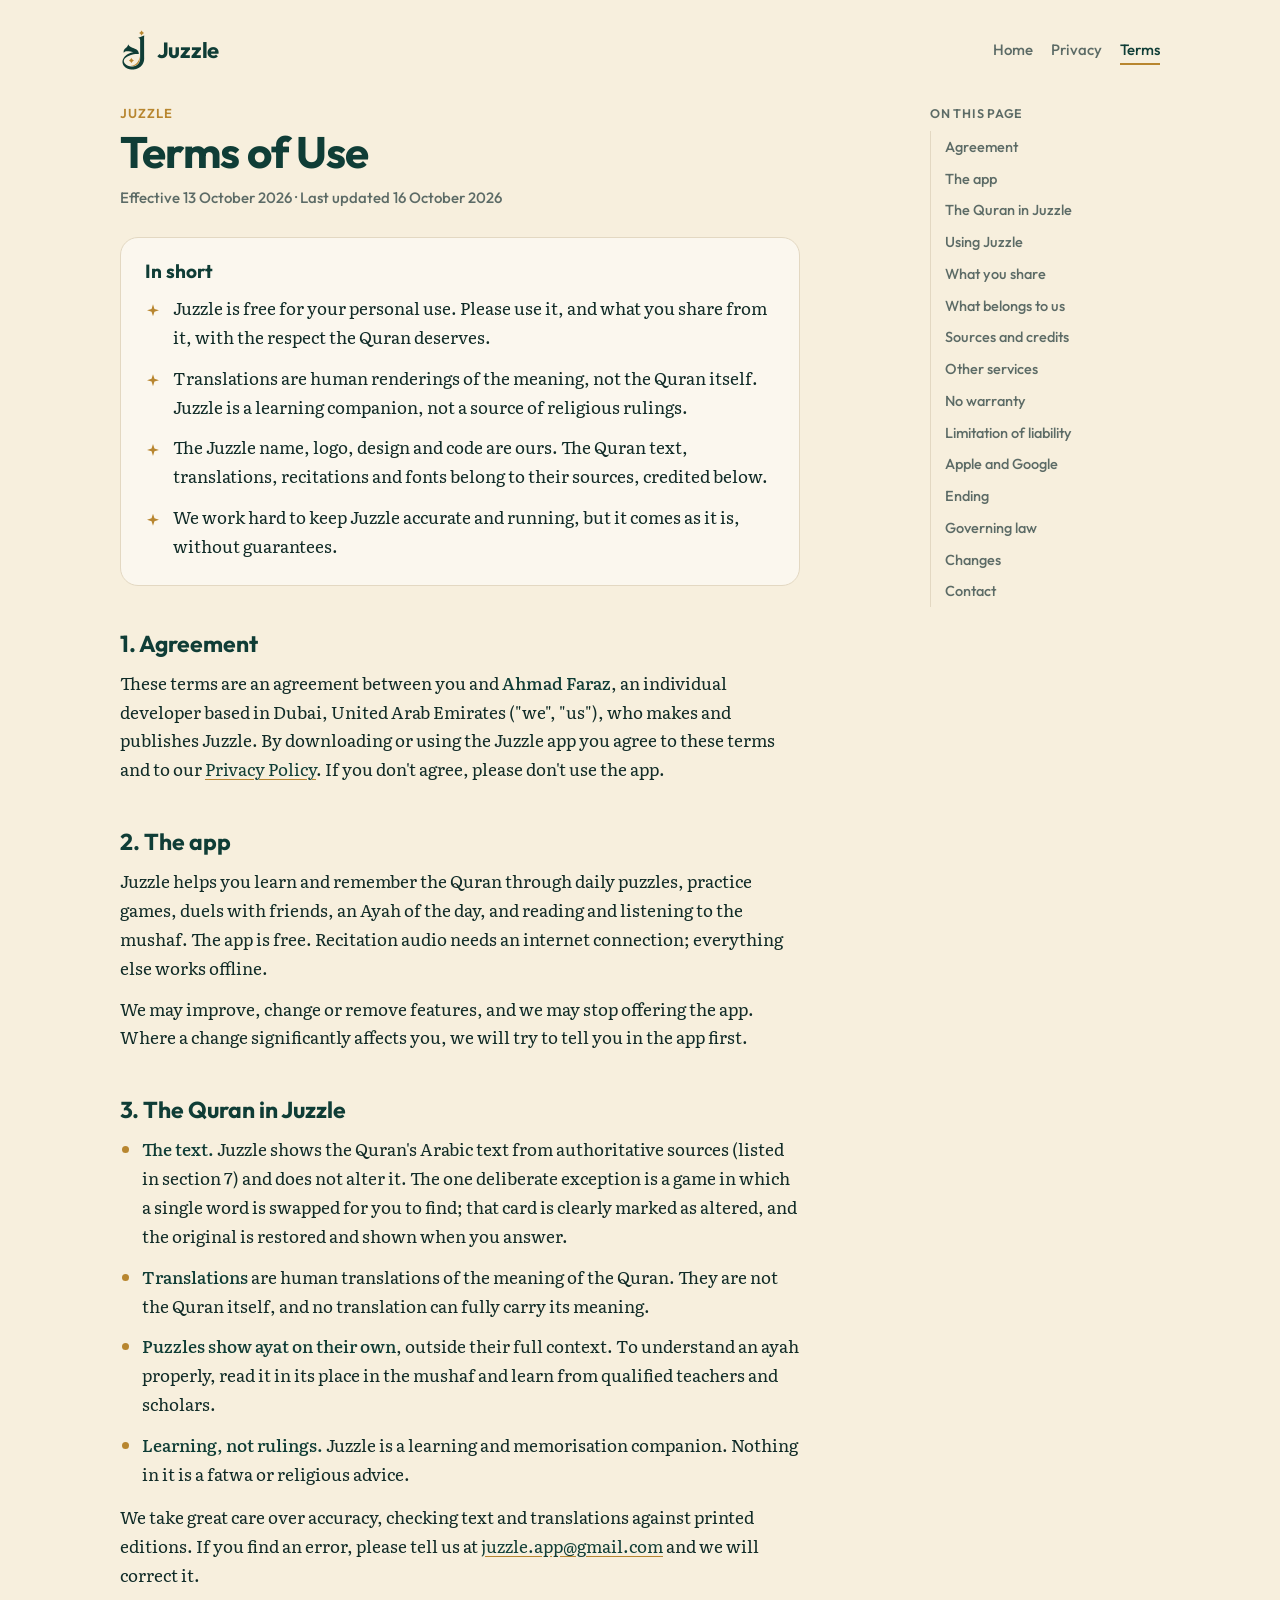
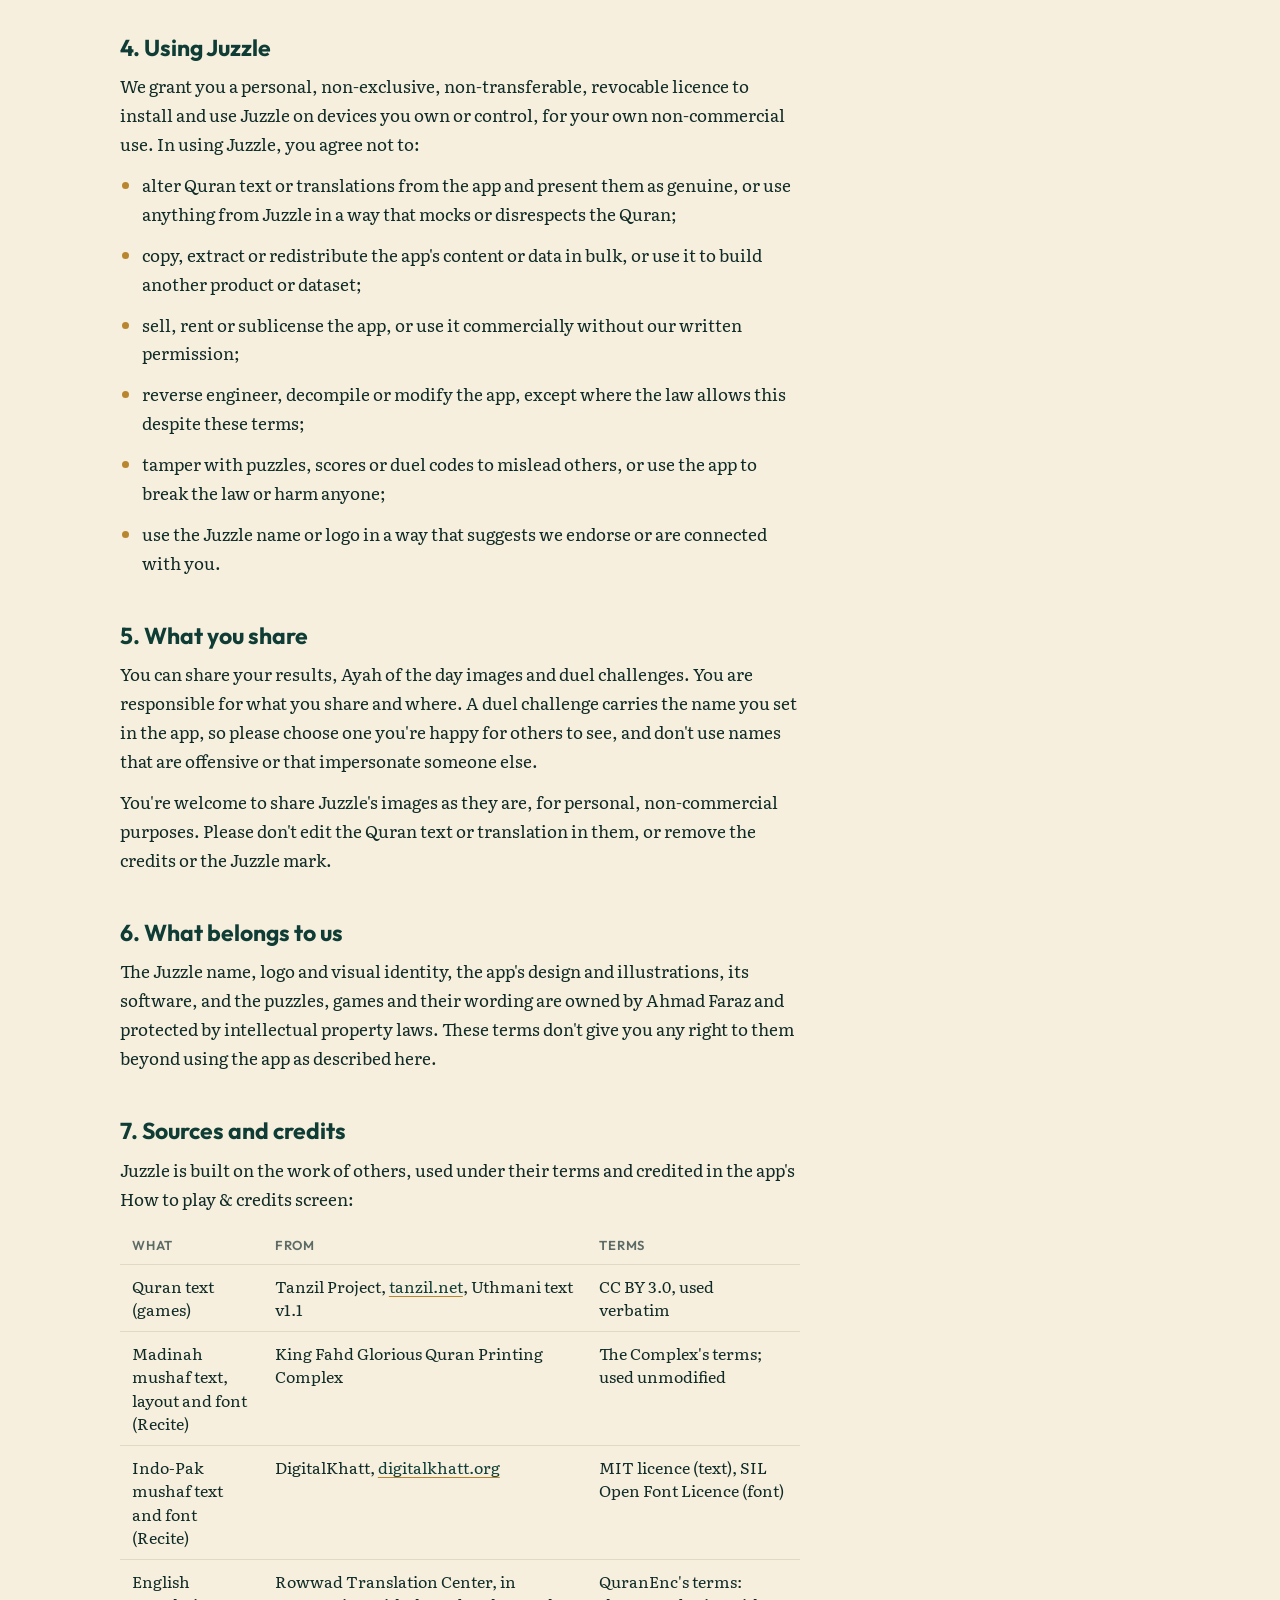
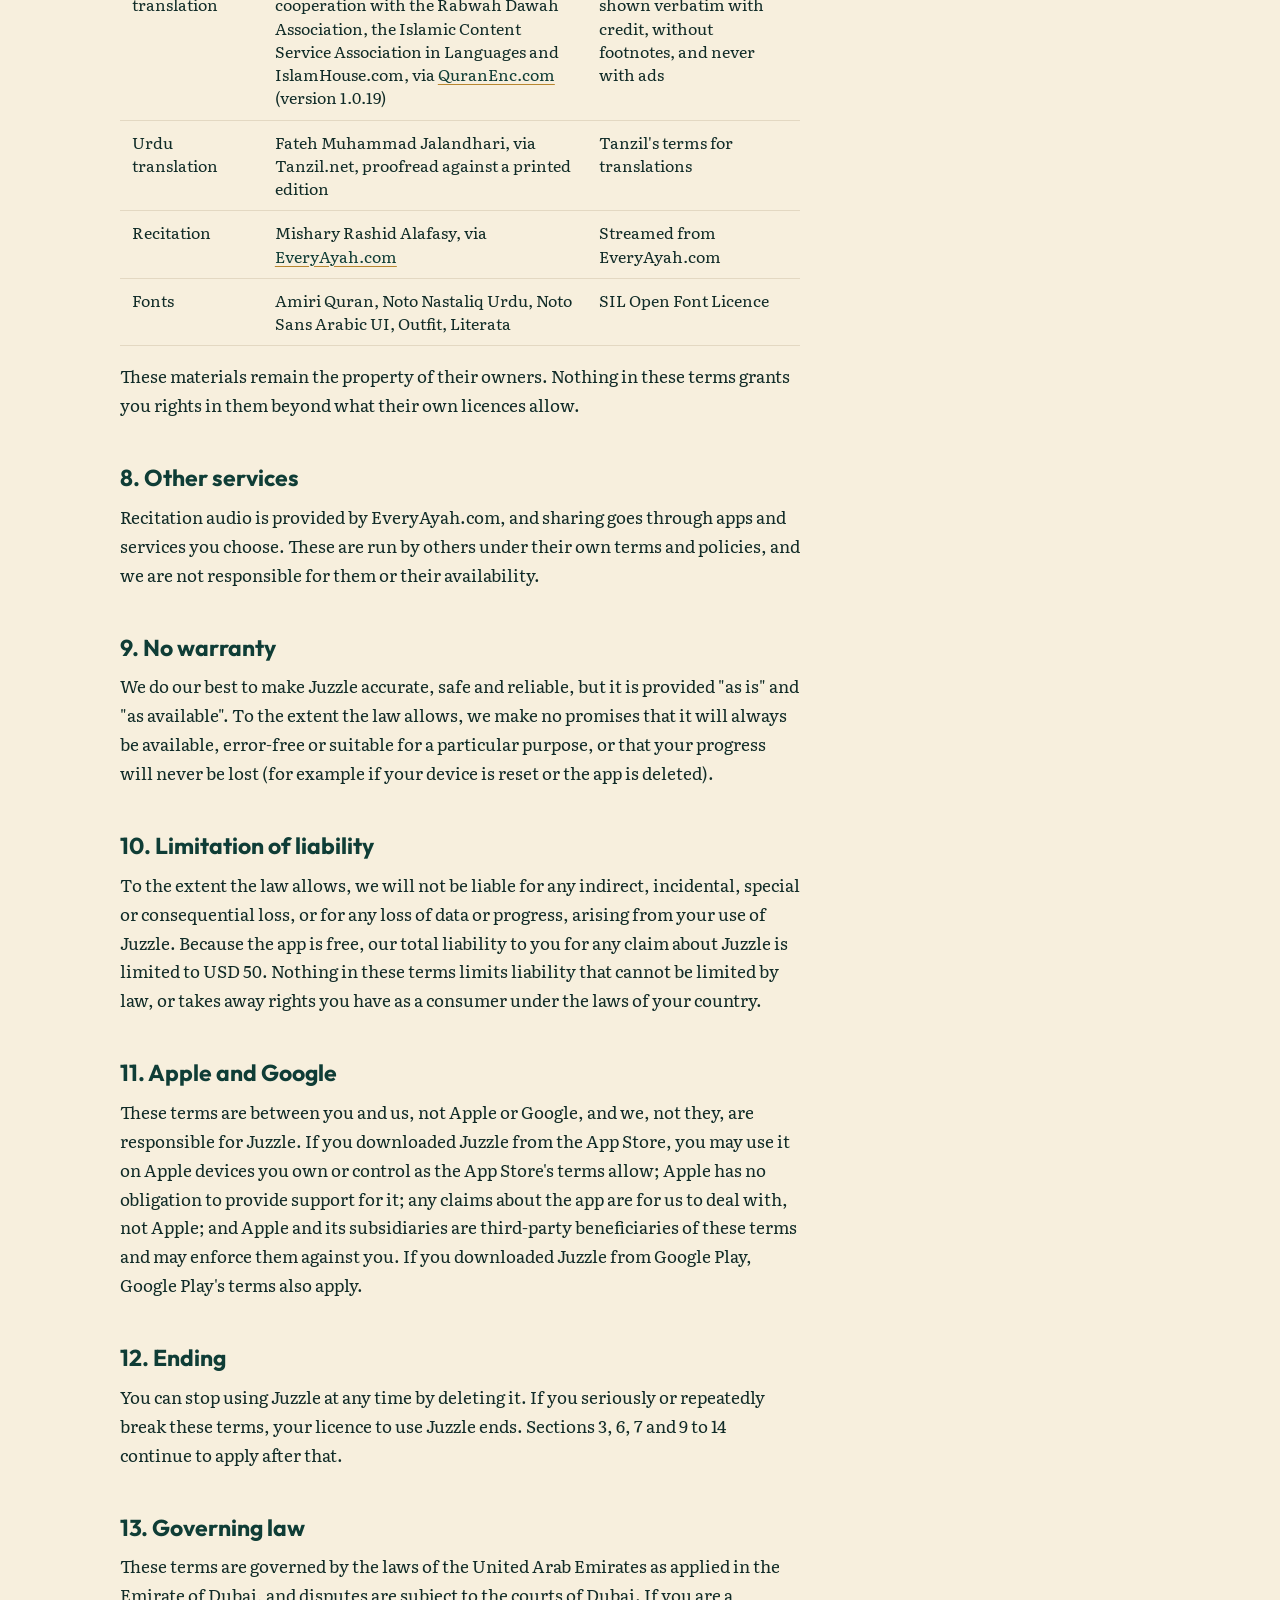
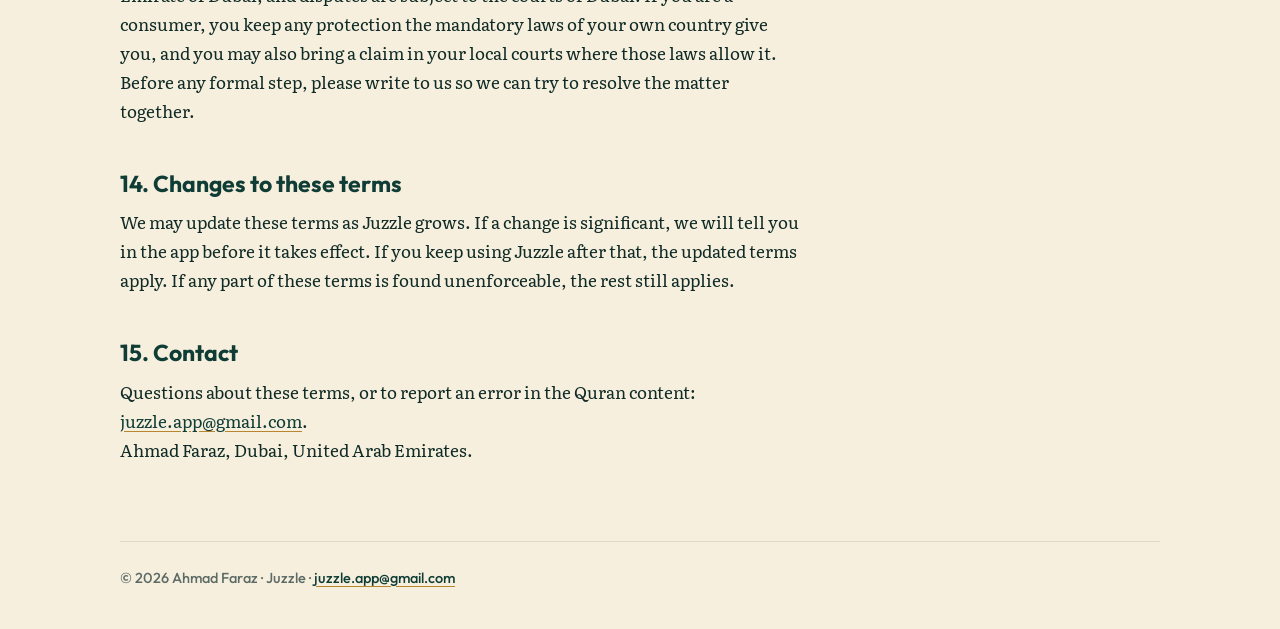
==== commit 7d492184: "Terms: English translation is now the Rowwad Translation Center's (QuranEnc)" ====
--- a/terms.html
+++ b/terms.html
@@ -16,7 +16,7 @@
 <article>
   <p class="eyebrow">Juzzle</p>
   <h1>Terms of Use</h1>
-  <p class="dates">Effective 13 October 2026 · Last updated 13 October 2026</p>
+  <p class="dates">Effective 13 October 2026 · Last updated 16 October 2026</p>
 
   <section class="summary" aria-label="In short">
     <h2>In short</h2>
@@ -71,7 +71,7 @@
         <tr><td>Quran text (games)</td><td>Tanzil Project, <a href="https://tanzil.net" rel="noopener">tanzil.net</a>, Uthmani text v1.1</td><td>CC BY 3.0, used verbatim</td></tr>
         <tr><td>Madinah mushaf text, layout and font (Recite)</td><td>King Fahd Glorious Quran Printing Complex</td><td>The Complex's terms; used unmodified</td></tr>
         <tr><td>Indo-Pak mushaf text and font (Recite)</td><td>DigitalKhatt, <a href="https://digitalkhatt.org" rel="noopener">digitalkhatt.org</a></td><td>MIT licence (text), SIL Open Font Licence (font)</td></tr>
-        <tr><td>English translation</td><td>Saheeh International, issued by Noor International Center, via <a href="https://quranenc.com" rel="noopener">QuranEnc.com</a></td><td>Shown verbatim with credit</td></tr>
+        <tr><td>English translation</td><td>Rowwad Translation Center, in cooperation with the Rabwah Dawah Association, the Islamic Content Service Association in Languages and IslamHouse.com, via <a href="https://quranenc.com" rel="noopener">QuranEnc.com</a> (version 1.0.19)</td><td>QuranEnc's terms: shown verbatim with credit, without footnotes, and never with ads</td></tr>
         <tr><td>Urdu translation</td><td>Fateh Muhammad Jalandhari, via Tanzil.net, proofread against a printed edition</td><td>Tanzil's terms for translations</td></tr>
         <tr><td>Recitation</td><td>Mishary Rashid Alafasy, via <a href="https://everyayah.com" rel="noopener">EveryAyah.com</a></td><td>Streamed from EveryAyah.com</td></tr>
         <tr><td>Fonts</td><td>Amiri Quran, Noto Nastaliq Urdu, Noto Sans Arabic UI, Outfit, Literata</td><td>SIL Open Font Licence</td></tr>
